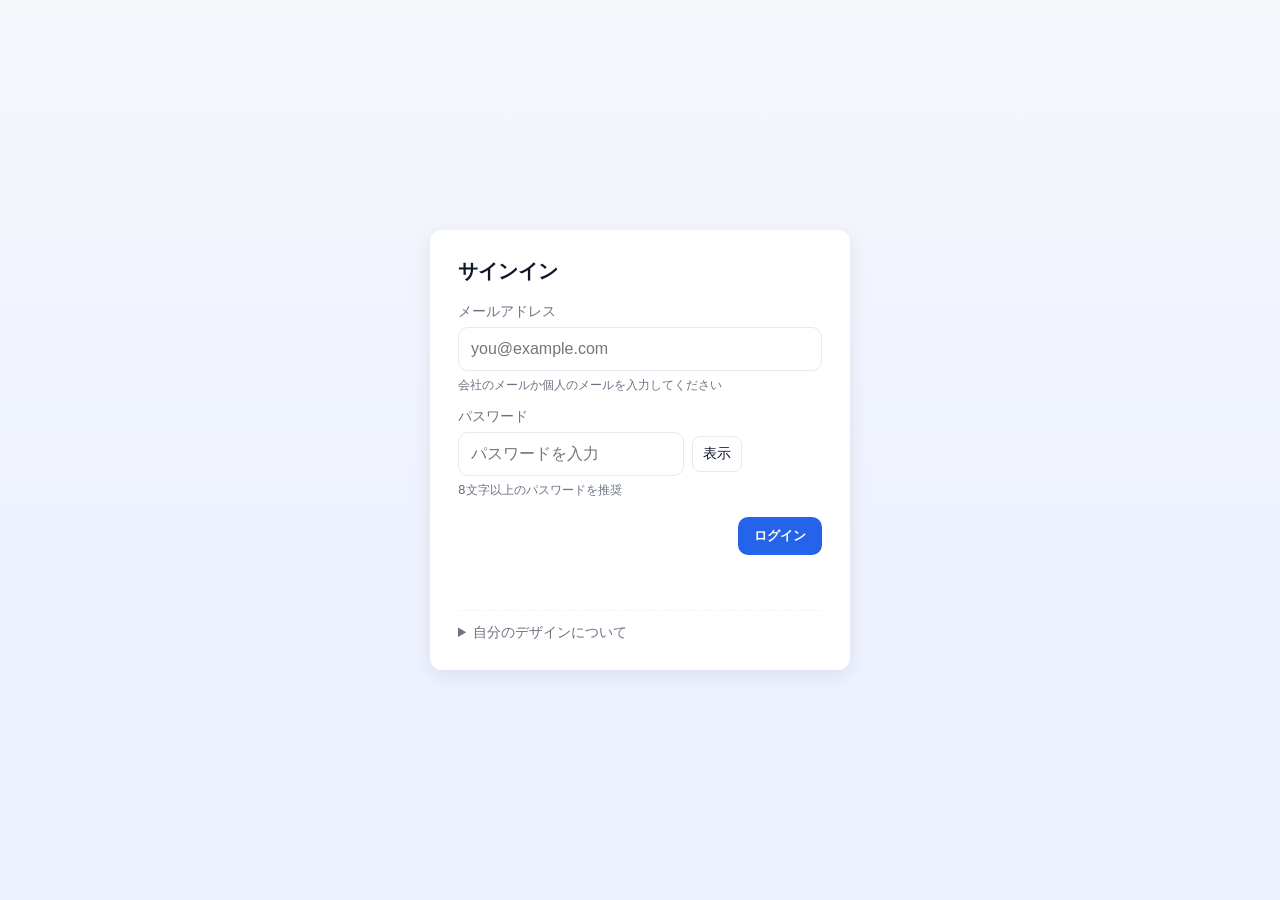
==== index.html @ 3d407915 "feat:ログイン機能の画面作成 Fixes #1" ====
<!DOCTYPE html>
<html lang="ja">
<head>
  <meta charset="utf-8" />
  <meta name="viewport" content="width=device-width,initial-scale=1" />
  <title>ログイン</title>
  <link rel="stylesheet" href="styles.css" />
</head>
<body>
  <main class="page">
    <section class="card" aria-labelledby="login-title">
      <h1 id="login-title" class="title">サインイン</h1>

      <form id="loginForm" class="form" novalidate>
        <label class="field">
          <span class="label-text">メールアドレス</span>
          <input id="email" name="email" type="email" autocomplete="email" required
                 placeholder="you@example.com" aria-describedby="emailHelp" />
          <small id="emailHelp" class="hint">会社のメールか個人のメールを入力してください</small>
        </label>

        <label class="field">
          <span class="label-text">パスワード</span>
          <div class="password-wrap">
            <input id="password" name="password" type="password" autocomplete="current-password" required
                   placeholder="パスワードを入力" aria-describedby="pwdHelp" minlength="8" />
            <button type="button" id="togglePwd" class="toggle-btn" aria-pressed="false" aria-label="パスワード表示切替">表示</button>
          </div>
          <small id="pwdHelp" class="hint">8文字以上のパスワードを推奨</small>
        </label>

        <div class="actions">
          <button class="btn primary" type="submit">ログイン</button>
        </div>

        <div id="formMessage" class="form-message" role="status" aria-live="polite"></div>
      </form>

      <details class="about" aria-label="デザインについて">
        <summary>自分のデザインについて</summary>
        <p>
          シンプルでアクセシブルな設計を意識しました。ラベルとヒントを明確にし、キーボード操作やスクリーンリーダーに対応しています。
          カード中央寄せ、可読性の高い配色、モバイルでの入力しやすさを優先しています。
        </p>
      </details>
    </section>
  </main>

  <script>
    (function () {
      const form = document.getElementById('loginForm');
      const email = document.getElementById('email');
      const password = document.getElementById('password');
      const msg = document.getElementById('formMessage');
      const toggle = document.getElementById('togglePwd');

      toggle.addEventListener('click', () => {
        const isPwd = password.type === 'password';
        password.type = isPwd ? 'text' : 'password';
        toggle.textContent = isPwd ? '非表示' : '表示';
        toggle.setAttribute('aria-pressed', String(!isPwd));
      });

      form.addEventListener('submit', (e) => {
        e.preventDefault();
        msg.textContent = '';
        if (!email.checkValidity()) {
          msg.textContent = 'メールアドレスの形式が正しくありません。';
          email.focus();
          return;
        }
        if (!password.checkValidity()) {
          msg.textContent = 'パスワードは8文字以上で入力してください。';
          password.focus();
          return;
        }
        // TODO: 実際の送信処理（Fetchなど）をここに追加
        msg.textContent = '送信処理を実行します（ダミー）';
      });
    })();
  </script>
</body>
</html>
---- styles.css ----
:root{
  --bg:#f5f7fb;
  --card:#ffffff;
  --primary:#2563eb;
  --primary-contrast:#ffffff;
  --muted:#6b7280;
  --radius:12px;
  --max-width:420px;
  font-family: Inter, ui-sans-serif, system-ui, -apple-system, "Segoe UI", Roboto, "Noto Sans JP", "Hiragino Kaku Gothic ProN", "Yu Gothic", "Meiryo", sans-serif;
  color-scheme: light;
}

*{box-sizing:border-box}
html,body{height:100%}
body{
  margin:0;
  background:linear-gradient(180deg,var(--bg),#eef2ff 60%);
  display:flex;
  align-items:center;
  justify-content:center;
  padding:24px;
  -webkit-font-smoothing:antialiased;
  -moz-osx-font-smoothing:grayscale;
}

.page{width:100%;max-width:var(--max-width)}
.card{
  background:var(--card);
  border-radius:var(--radius);
  padding:28px;
  box-shadow:0 6px 20px rgba(16,24,40,0.08);
  margin:0 auto;
}

.title{
  margin:0 0 18px 0;
  font-size:1.25rem;
  color:#0f172a;
}

.form{display:flex;flex-direction:column;gap:14px}

.field{display:flex;flex-direction:column}
.label-text{font-size:0.875rem;color:var(--muted);margin-bottom:6px}
input[type="email"],
input[type="password"],
input[type="text"]{
  padding:12px 12px;
  border-radius:10px;
  border:1px solid #e6e9ef;
  font-size:1rem;
  outline:none;
  transition:box-shadow .15s, border-color .15s;
}
input:focus{border-color:var(--primary);box-shadow:0 2px 8px rgba(37,99,235,0.12)}

.hint{font-size:0.75rem;color:var(--muted);margin-top:6px}

/* password wrapper with toggle */
.password-wrap{display:flex;gap:8px;align-items:center}
.toggle-btn{
  background:transparent;border:1px solid #e6e9ef;padding:8px 10px;border-radius:8px;font-size:0.85rem;cursor:pointer;color:#0f172a;
}
.toggle-btn:focus{outline:2px solid rgba(37,99,235,0.2)}

.actions{display:flex;justify-content:flex-end;margin-top:4px}
.btn{padding:10px 16px;border-radius:10px;border:none;cursor:pointer;font-weight:600}
.btn.primary{background:var(--primary);color:var(--primary-contrast)}

/* message */
.form-message{margin-top:8px;font-size:0.9rem;color:#b91c1c;min-height:1.2em}

/* about */
.about{margin-top:16px;font-size:0.9rem;color:var(--muted);border-top:1px dashed #eef2ff;padding-top:12px}

/* Responsive tweaks */
@media (max-width:480px){
  .card{padding:20px;border-radius:10px}
  .title{font-size:1.1rem}
  .password-wrap{flex-direction:row}
  .actions{justify-content:stretch}
  .btn.primary{width:100%}
}
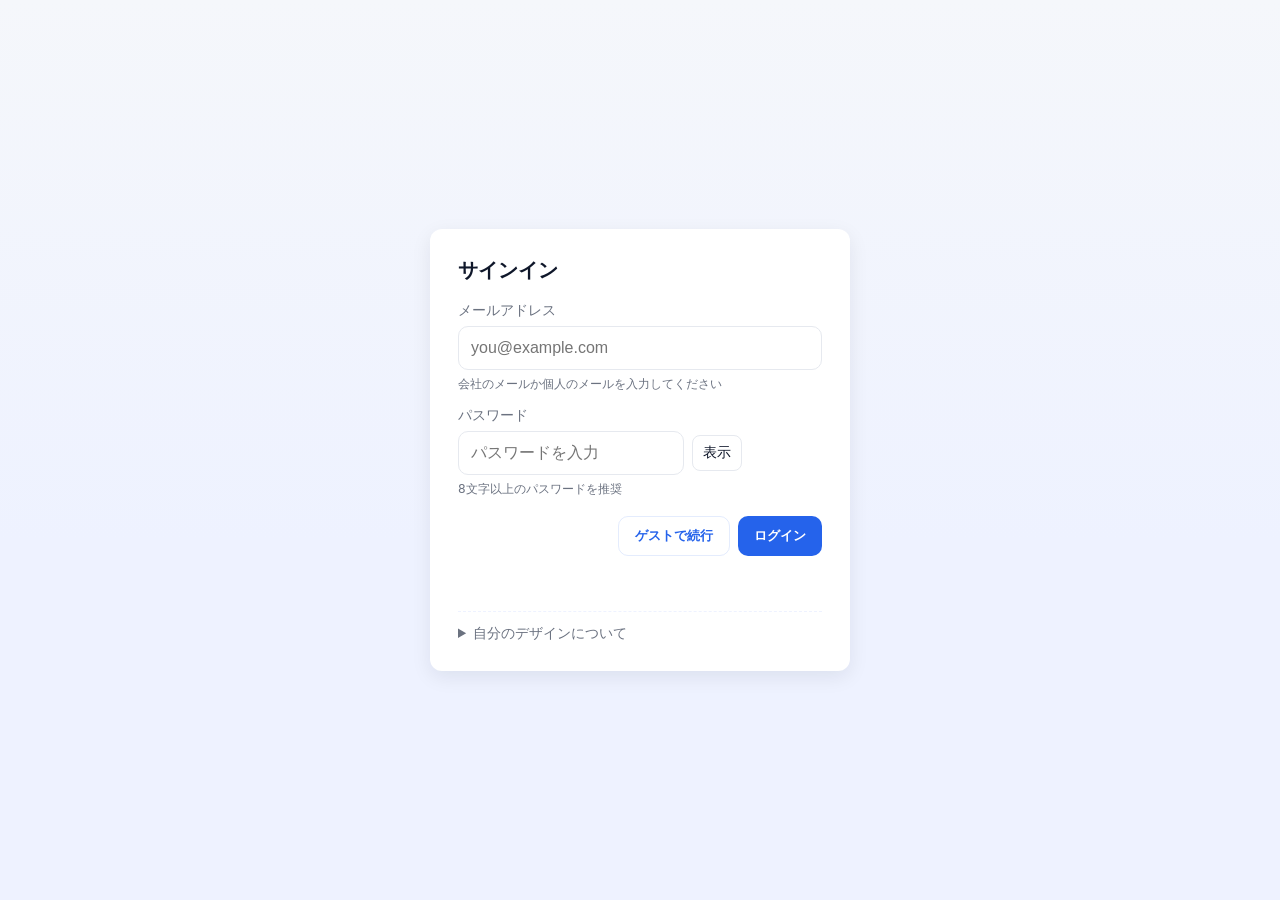
==== commit 1704efe6: "feat:ログイン機能の画面作成 Fixes #1" ====
--- a/index.html
+++ b/index.html
@@ -30,6 +30,7 @@
         </label>
 
         <div class="actions">
+          <button class="btn secondary" type="button" id="guestBtn" aria-label="ゲストで続行">ゲストで続行</button>
           <button class="btn primary" type="submit">ログイン</button>
         </div>
 
@@ -46,13 +47,15 @@
     </section>
   </main>
 
-  <script>
+      <script>
     (function () {
       const form = document.getElementById('loginForm');
       const email = document.getElementById('email');
       const password = document.getElementById('password');
       const msg = document.getElementById('formMessage');
       const toggle = document.getElementById('togglePwd');
+      const guestBtn = document.getElementById('guestBtn');
+      const GUEST_PAGE = '2-21-自己紹介ページ.html';
 
       toggle.addEventListener('click', () => {
         const isPwd = password.type === 'password';
@@ -61,9 +64,24 @@
         toggle.setAttribute('aria-pressed', String(!isPwd));
       });
 
+      // 明示的なゲストボタン
+      guestBtn.addEventListener('click', () => {
+        window.location.href = GUEST_PAGE;
+      });
+
       form.addEventListener('submit', (e) => {
         e.preventDefault();
         msg.textContent = '';
+        const emailVal = email.value.trim();
+        const pwdVal = password.value.trim();
+
+        // 両方空ならゲストモードで遷移
+        if (emailVal === '' && pwdVal === '') {
+          window.location.href = GUEST_PAGE;
+          return;
+        }
+
+        // 入力がある場合は通常のバリデーション
         if (!email.checkValidity()) {
           msg.textContent = 'メールアドレスの形式が正しくありません。';
           email.focus();
@@ -74,6 +92,7 @@
           password.focus();
           return;
         }
+
         // TODO: 実際の送信処理（Fetchなど）をここに追加
         msg.textContent = '送信処理を実行します（ダミー）';
       });
--- a/styles.css
+++ b/styles.css
@@ -66,6 +66,8 @@
 .actions{display:flex;justify-content:flex-end;margin-top:4px}
 .btn{padding:10px 16px;border-radius:10px;border:none;cursor:pointer;font-weight:600}
 .btn.primary{background:var(--primary);color:var(--primary-contrast)}
+.btn.secondary{background:transparent;color:var(--primary);border:1px solid rgba(37,99,235,0.12);margin-right:8px}
+.btn.secondary:active{transform:translateY(1px)}
 
 /* message */
 .form-message{margin-top:8px;font-size:0.9rem;color:#b91c1c;min-height:1.2em}
@@ -78,6 +80,7 @@
   .card{padding:20px;border-radius:10px}
   .title{font-size:1.1rem}
   .password-wrap{flex-direction:row}
-  .actions{justify-content:stretch}
-  .btn.primary{width:100%}
+  .actions{justify-content:space-between;gap:8px}
+  .btn.primary{flex:1}
+  .btn.secondary{flex:1}
 }
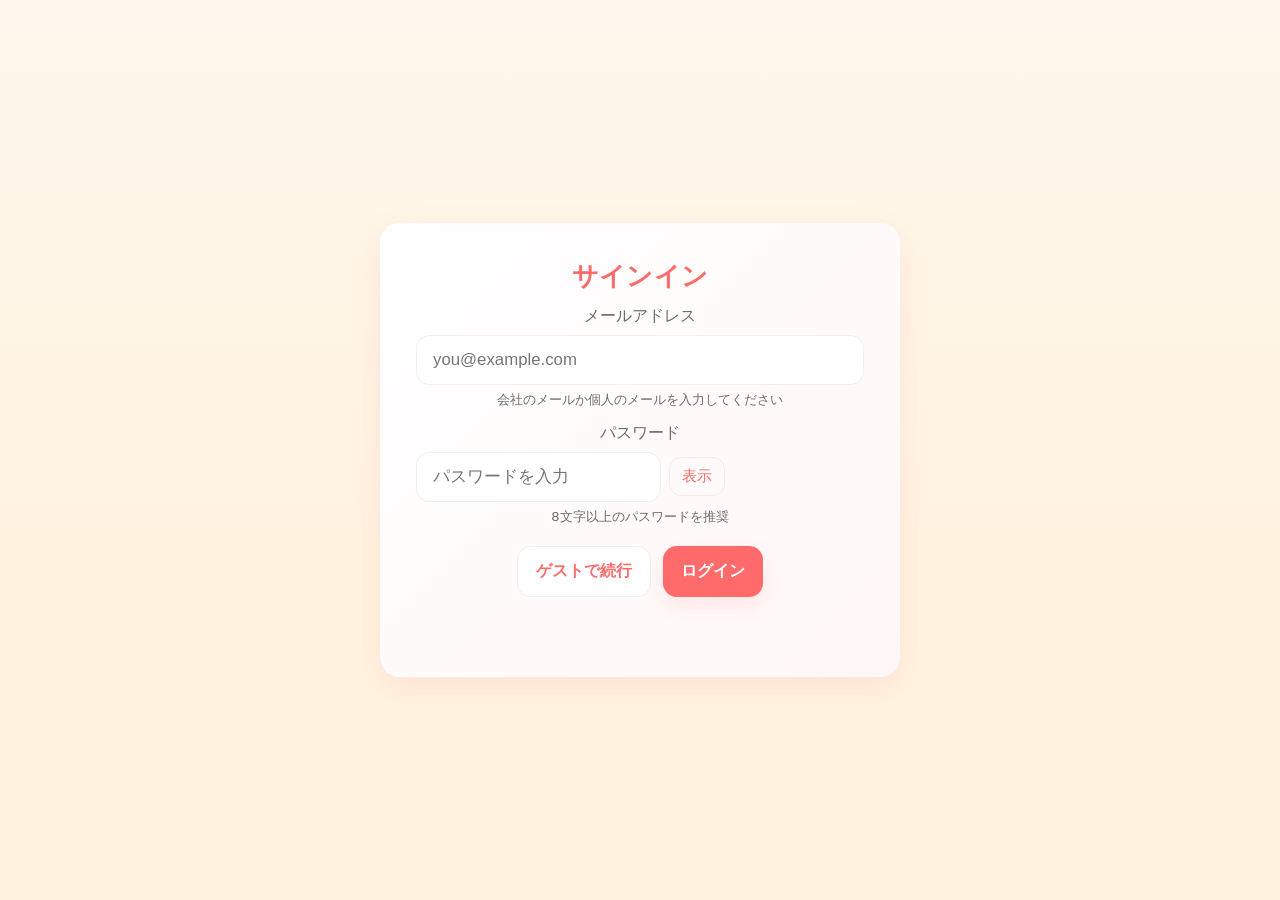
==== commit 0d276d3a: "feat:ログイン機能の画面作成 Fixes #1" ====
--- a/index.html
+++ b/index.html
@@ -37,13 +37,7 @@
         <div id="formMessage" class="form-message" role="status" aria-live="polite"></div>
       </form>
 
-      <details class="about" aria-label="デザインについて">
-        <summary>自分のデザインについて</summary>
-        <p>
-          シンプルでアクセシブルな設計を意識しました。ラベルとヒントを明確にし、キーボード操作やスクリーンリーダーに対応しています。
-          カード中央寄せ、可読性の高い配色、モバイルでの入力しやすさを優先しています。
-        </p>
-      </details>
+      <!-- デザイン説明は削除しました -->
     </section>
   </main>
 
--- a/styles.css
+++ b/styles.css
@@ -1,12 +1,12 @@
 :root{
-  --bg:#f5f7fb;
+  --bg:#fff7ed; /* ソフトなオレンジ系の背景 */
   --card:#ffffff;
-  --primary:#2563eb;
+  --primary:#ff6b6b; /* ポップなピンクレッド */
   --primary-contrast:#ffffff;
-  --muted:#6b7280;
-  --radius:12px;
-  --max-width:420px;
-  font-family: Inter, ui-sans-serif, system-ui, -apple-system, "Segoe UI", Roboto, "Noto Sans JP", "Hiragino Kaku Gothic ProN", "Yu Gothic", "Meiryo", sans-serif;
+  --muted:#6b6b6b;
+  --radius:20px; /* より丸みを強調 */
+  --max-width:520px; /* 幅を少し広げ大きめのレイアウト */
+  font-family: 'Poppins', 'Noto Sans JP', 'Hiragino Kaku Gothic ProN', 'Yu Gothic', 'Meiryo', system-ui, -apple-system, sans-serif;
   color-scheme: light;
 }
 
@@ -14,73 +14,80 @@
 html,body{height:100%}
 body{
   margin:0;
-  background:linear-gradient(180deg,var(--bg),#eef2ff 60%);
+  background:linear-gradient(180deg,var(--bg),#fff3e0 60%);
   display:flex;
   align-items:center;
   justify-content:center;
-  padding:24px;
+  padding:32px;
   -webkit-font-smoothing:antialiased;
   -moz-osx-font-smoothing:grayscale;
 }
 
 .page{width:100%;max-width:var(--max-width)}
 .card{
-  background:var(--card);
+  background:linear-gradient(135deg,#ffffff,#fff7f7);
   border-radius:var(--radius);
-  padding:28px;
-  box-shadow:0 6px 20px rgba(16,24,40,0.08);
+  padding:36px;
+  box-shadow:0 10px 30px rgba(255,107,107,0.12);
   margin:0 auto;
+  text-align:center;
 }
 
 .title{
-  margin:0 0 18px 0;
-  font-size:1.25rem;
-  color:#0f172a;
+  margin:0 0 12px 0;
+  font-size:1.6rem; /* 大きめの見出し */
+  color:var(--primary);
+  font-weight:700;
+  letter-spacing:0.4px;
 }
 
-.form{display:flex;flex-direction:column;gap:14px}
+.subtitle{font-size:0.95rem;color:var(--muted);margin-bottom:18px}
 
-.field{display:flex;flex-direction:column}
-.label-text{font-size:0.875rem;color:var(--muted);margin-bottom:6px}
+.form{display:flex;flex-direction:column;gap:14px;align-items:stretch}
+
+.field{display:flex;flex-direction:column;align-items:stretch}
+.label-text{font-size:1rem;color:var(--muted);margin-bottom:8px}
 input[type="email"],
 input[type="password"],
 input[type="text"]{
-  padding:12px 12px;
-  border-radius:10px;
-  border:1px solid #e6e9ef;
-  font-size:1rem;
+  padding:14px 16px;
+  border-radius:14px; /* 丸み大きめ */
+  border:1px solid rgba(0,0,0,0.06);
+  font-size:1.05rem;
   outline:none;
-  transition:box-shadow .15s, border-color .15s;
+  transition:box-shadow .18s, border-color .18s, transform .06s;
 }
-input:focus{border-color:var(--primary);box-shadow:0 2px 8px rgba(37,99,235,0.12)}
+input:focus{border-color:var(--primary);box-shadow:0 6px 20px rgba(255,107,107,0.12);transform:translateY(-1px)}
 
-.hint{font-size:0.75rem;color:var(--muted);margin-top:6px}
+.hint{font-size:0.82rem;color:var(--muted);margin-top:6px}
 
 /* password wrapper with toggle */
 .password-wrap{display:flex;gap:8px;align-items:center}
 .toggle-btn{
-  background:transparent;border:1px solid #e6e9ef;padding:8px 10px;border-radius:8px;font-size:0.85rem;cursor:pointer;color:#0f172a;
+  background:transparent;border:1px solid rgba(0,0,0,0.06);padding:8px 12px;border-radius:12px;font-size:0.95rem;cursor:pointer;color:var(--primary);
 }
-.toggle-btn:focus{outline:2px solid rgba(37,99,235,0.2)}
+.toggle-btn:focus{outline:2px solid rgba(255,107,107,0.18)}
 
-.actions{display:flex;justify-content:flex-end;margin-top:4px}
-.btn{padding:10px 16px;border-radius:10px;border:none;cursor:pointer;font-weight:600}
-.btn.primary{background:var(--primary);color:var(--primary-contrast)}
-.btn.secondary{background:transparent;color:var(--primary);border:1px solid rgba(37,99,235,0.12);margin-right:8px}
-.btn.secondary:active{transform:translateY(1px)}
+.actions{display:flex;justify-content:center;gap:12px;margin-top:6px}
+.btn{padding:14px 18px;border-radius:14px;border:none;cursor:pointer;font-weight:700;font-size:1rem}
+.btn.primary{background:var(--primary);color:var(--primary-contrast);box-shadow:0 8px 20px rgba(255,107,107,0.14)}
+.btn.secondary{background:#fff;border:1px solid rgba(0,0,0,0.06);color:var(--primary);margin-right:0}
+.btn:active{transform:translateY(1px)}
 
 /* message */
-.form-message{margin-top:8px;font-size:0.9rem;color:#b91c1c;min-height:1.2em}
+.form-message{margin-top:12px;font-size:0.95rem;color:#b91c1c;min-height:1.2em}
 
 /* about */
-.about{margin-top:16px;font-size:0.9rem;color:var(--muted);border-top:1px dashed #eef2ff;padding-top:12px}
+.about{display:none} /* about section removed from HTML */
 
 /* Responsive tweaks */
-@media (max-width:480px){
-  .card{padding:20px;border-radius:10px}
-  .title{font-size:1.1rem}
-  .password-wrap{flex-direction:row}
-  .actions{justify-content:space-between;gap:8px}
-  .btn.primary{flex:1}
-  .btn.secondary{flex:1}
+@media (max-width:640px){
+  :root{--max-width:92%}
+  .card{padding:22px;border-radius:16px}
+  .title{font-size:1.4rem}
+  input[type="email"],input[type="password"]{font-size:1rem;padding:12px 14px}
+  .btn{font-size:0.95rem;padding:12px 14px}
+  .actions{flex-direction:column;gap:10px}
+  .btn.primary{width:100%}
+  .btn.secondary{width:100%}
 }
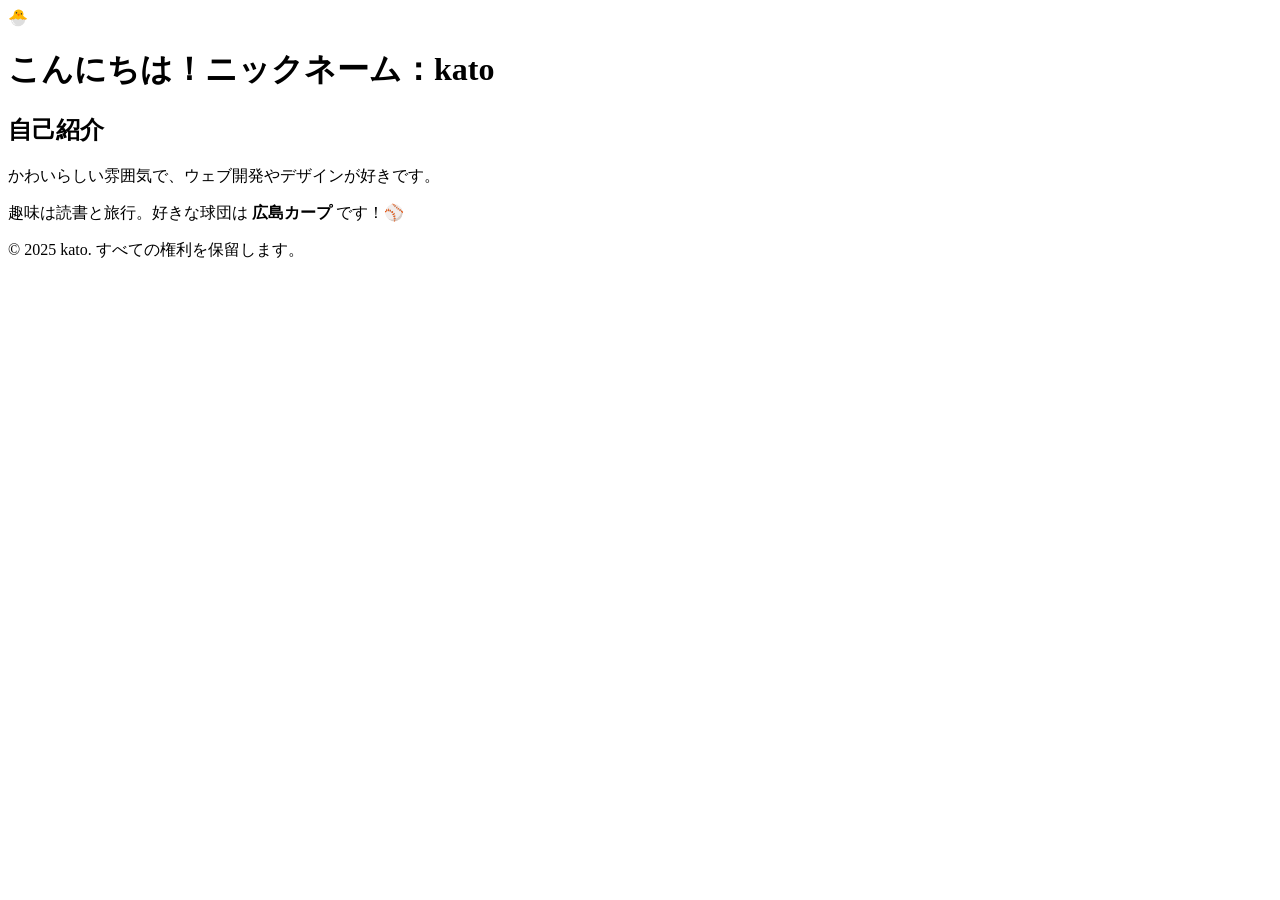
==== commit 37a7f9cc: "feat:21-自己紹介ページ Fixes #2" ====
--- a/index.html
+++ b/index.html
@@ -1,96 +1,37 @@
 <!DOCTYPE html>
 <html lang="ja">
 <head>
-  <meta charset="utf-8" />
-  <meta name="viewport" content="width=device-width,initial-scale=1" />
-  <title>ログイン</title>
-  <link rel="stylesheet" href="styles.css" />
+    <meta charset="UTF-8">
+    <meta name="viewport" content="width=device-width, initial-scale=1.0">
+    <title>自己紹介 - kato</title>
+    <link href="https://fonts.googleapis.com/css2?family=Nunito:wght@300;600&display=swap" rel="stylesheet">
+    <link rel="stylesheet" href="css/styles.css">
 </head>
 <body>
-  <main class="page">
-    <section class="card" aria-labelledby="login-title">
-      <h1 id="login-title" class="title">サインイン</h1>
+    <header class="site-header">
+        <div class="header-inner">
+            <div class="logo">🐣</div>
+            <h1 class="site-title">こんにちは！ニックネーム：kato</h1>
+        </div>
+    </header>
 
-      <form id="loginForm" class="form" novalidate>
-        <label class="field">
-          <span class="label-text">メールアドレス</span>
-          <input id="email" name="email" type="email" autocomplete="email" required
-                 placeholder="you@example.com" aria-describedby="emailHelp" />
-          <small id="emailHelp" class="hint">会社のメールか個人のメールを入力してください</small>
-        </label>
+    <main>
+        <section id="profile" class="intro">
+            <h2>自己紹介</h2>
+            <p>かわいらしい雰囲気で、ウェブ開発やデザインが好きです。</p>
+            <p>趣味は読書と旅行。好きな球団は <strong class="team">広島カープ</strong> です！⚾️</p>
+        </section>
 
-        <label class="field">
-          <span class="label-text">パスワード</span>
-          <div class="password-wrap">
-            <input id="password" name="password" type="password" autocomplete="current-password" required
-                   placeholder="パスワードを入力" aria-describedby="pwdHelp" minlength="8" />
-            <button type="button" id="togglePwd" class="toggle-btn" aria-pressed="false" aria-label="パスワード表示切替">表示</button>
-          </div>
-          <small id="pwdHelp" class="hint">8文字以上のパスワードを推奨</small>
-        </label>
+        <section id="profile-card">
+            <!-- プロフィールカードコンポーネントを読み込みます -->
+            <div id="card-container"></div>
+        </section>
+    </main>
 
-        <div class="actions">
-          <button class="btn secondary" type="button" id="guestBtn" aria-label="ゲストで続行">ゲストで続行</button>
-          <button class="btn primary" type="submit">ログイン</button>
-        </div>
+    <footer class="site-footer">
+        <p>&copy; 2025 kato. すべての権利を保留します。</p>
+    </footer>
 
-        <div id="formMessage" class="form-message" role="status" aria-live="polite"></div>
-      </form>
-
-      <!-- デザイン説明は削除しました -->
-    </section>
-  </main>
-
-      <script>
-    (function () {
-      const form = document.getElementById('loginForm');
-      const email = document.getElementById('email');
-      const password = document.getElementById('password');
-      const msg = document.getElementById('formMessage');
-      const toggle = document.getElementById('togglePwd');
-      const guestBtn = document.getElementById('guestBtn');
-      const GUEST_PAGE = '2-21-自己紹介ページ.html';
-
-      toggle.addEventListener('click', () => {
-        const isPwd = password.type === 'password';
-        password.type = isPwd ? 'text' : 'password';
-        toggle.textContent = isPwd ? '非表示' : '表示';
-        toggle.setAttribute('aria-pressed', String(!isPwd));
-      });
-
-      // 明示的なゲストボタン
-      guestBtn.addEventListener('click', () => {
-        window.location.href = GUEST_PAGE;
-      });
-
-      form.addEventListener('submit', (e) => {
-        e.preventDefault();
-        msg.textContent = '';
-        const emailVal = email.value.trim();
-        const pwdVal = password.value.trim();
-
-        // 両方空ならゲストモードで遷移
-        if (emailVal === '' && pwdVal === '') {
-          window.location.href = GUEST_PAGE;
-          return;
-        }
-
-        // 入力がある場合は通常のバリデーション
-        if (!email.checkValidity()) {
-          msg.textContent = 'メールアドレスの形式が正しくありません。';
-          email.focus();
-          return;
-        }
-        if (!password.checkValidity()) {
-          msg.textContent = 'パスワードは8文字以上で入力してください。';
-          password.focus();
-          return;
-        }
-
-        // TODO: 実際の送信処理（Fetchなど）をここに追加
-        msg.textContent = '送信処理を実行します（ダミー）';
-      });
-    })();
-  </script>
+    <script src="js/main.js"></script>
 </body>
 </html>
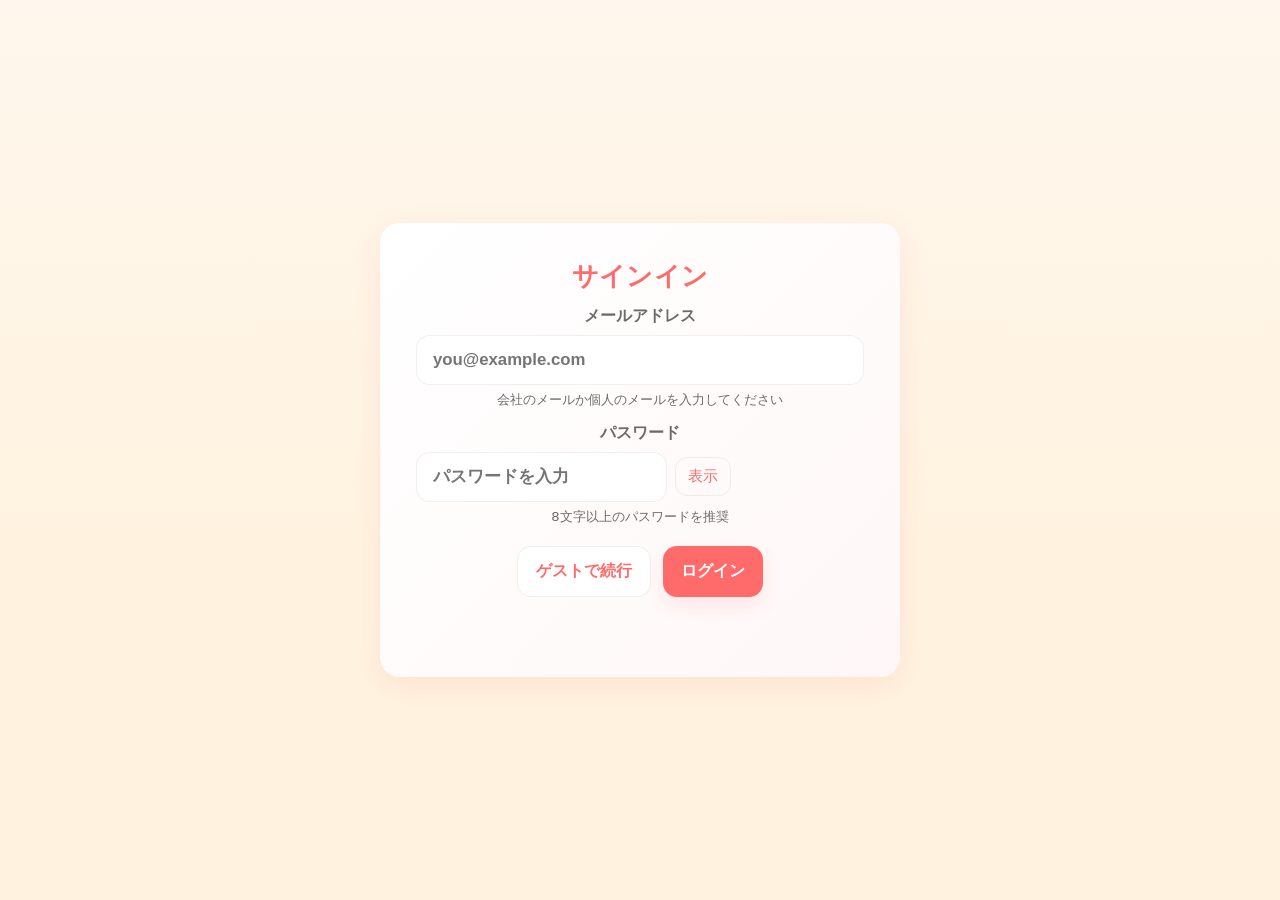
==== commit 6640814a: "Merge pull request #4 from makihara0/1-ログイン機能の画面作成 1 ログイン機能の画面作成" ====
--- a/index.html
+++ b/index.html
@@ -1,37 +1,96 @@
 <!DOCTYPE html>
 <html lang="ja">
 <head>
-    <meta charset="UTF-8">
-    <meta name="viewport" content="width=device-width, initial-scale=1.0">
-    <title>自己紹介 - kato</title>
-    <link href="https://fonts.googleapis.com/css2?family=Nunito:wght@300;600&display=swap" rel="stylesheet">
-    <link rel="stylesheet" href="css/styles.css">
+  <meta charset="utf-8" />
+  <meta name="viewport" content="width=device-width,initial-scale=1" />
+  <title>ログイン</title>
+  <link rel="stylesheet" href="styles.css" />
 </head>
 <body>
-    <header class="site-header">
-        <div class="header-inner">
-            <div class="logo">🐣</div>
-            <h1 class="site-title">こんにちは！ニックネーム：kato</h1>
+  <main class="page">
+    <section class="card" aria-labelledby="login-title">
+      <h1 id="login-title" class="title">サインイン</h1>
+
+      <form id="loginForm" class="form" novalidate>
+        <label class="field">
+          <span class="label-text">メールアドレス</span>
+          <input id="email" name="email" type="email" autocomplete="email" required
+                 placeholder="you@example.com" aria-describedby="emailHelp" />
+          <small id="emailHelp" class="hint">会社のメールか個人のメールを入力してください</small>
+        </label>
+
+        <label class="field">
+          <span class="label-text">パスワード</span>
+          <div class="password-wrap">
+            <input id="password" name="password" type="password" autocomplete="current-password" required
+                   placeholder="パスワードを入力" aria-describedby="pwdHelp" minlength="8" />
+            <button type="button" id="togglePwd" class="toggle-btn" aria-pressed="false" aria-label="パスワード表示切替">表示</button>
+          </div>
+          <small id="pwdHelp" class="hint">8文字以上のパスワードを推奨</small>
+        </label>
+
+        <div class="actions">
+          <button class="btn secondary" type="button" id="guestBtn" aria-label="ゲストで続行">ゲストで続行</button>
+          <button class="btn primary" type="submit">ログイン</button>
         </div>
-    </header>
 
-    <main>
-        <section id="profile" class="intro">
-            <h2>自己紹介</h2>
-            <p>かわいらしい雰囲気で、ウェブ開発やデザインが好きです。</p>
-            <p>趣味は読書と旅行。好きな球団は <strong class="team">広島カープ</strong> です！⚾️</p>
-        </section>
+        <div id="formMessage" class="form-message" role="status" aria-live="polite"></div>
+      </form>
 
-        <section id="profile-card">
-            <!-- プロフィールカードコンポーネントを読み込みます -->
-            <div id="card-container"></div>
-        </section>
-    </main>
+      <!-- デザイン説明は削除しました -->
+    </section>
+  </main>
 
-    <footer class="site-footer">
-        <p>&copy; 2025 kato. すべての権利を保留します。</p>
-    </footer>
+      <script>
+    (function () {
+      const form = document.getElementById('loginForm');
+      const email = document.getElementById('email');
+      const password = document.getElementById('password');
+      const msg = document.getElementById('formMessage');
+      const toggle = document.getElementById('togglePwd');
+      const guestBtn = document.getElementById('guestBtn');
+      const GUEST_PAGE = '2-21-自己紹介ページ.html';
 
-    <script src="js/main.js"></script>
+      toggle.addEventListener('click', () => {
+        const isPwd = password.type === 'password';
+        password.type = isPwd ? 'text' : 'password';
+        toggle.textContent = isPwd ? '非表示' : '表示';
+        toggle.setAttribute('aria-pressed', String(!isPwd));
+      });
+
+      // 明示的なゲストボタン
+      guestBtn.addEventListener('click', () => {
+        window.location.href = GUEST_PAGE;
+      });
+
+      form.addEventListener('submit', (e) => {
+        e.preventDefault();
+        msg.textContent = '';
+        const emailVal = email.value.trim();
+        const pwdVal = password.value.trim();
+
+        // 両方空ならゲストモードで遷移
+        if (emailVal === '' && pwdVal === '') {
+          window.location.href = GUEST_PAGE;
+          return;
+        }
+
+        // 入力がある場合は通常のバリデーション
+        if (!email.checkValidity()) {
+          msg.textContent = 'メールアドレスの形式が正しくありません。';
+          email.focus();
+          return;
+        }
+        if (!password.checkValidity()) {
+          msg.textContent = 'パスワードは8文字以上で入力してください。';
+          password.focus();
+          return;
+        }
+
+        // TODO: 実際の送信処理（Fetchなど）をここに追加
+        msg.textContent = '送信処理を実行します（ダミー）';
+      });
+    })();
+  </script>
 </body>
 </html>
--- a/styles.css
+++ b/styles.css
@@ -0,0 +1,94 @@
+:root{
+  --bg:#fff7ed; /* ソフトなオレンジ系の背景 */
+  --card:#ffffff;
+  --primary:#ff6b6b; /* ポップなピンクレッド */
+  --primary-contrast:#ffffff;
+  --muted:#6b6b6b;
+  --radius:20px; /* より丸みを強調 */
+  --max-width:520px; /* 幅を少し広げ大きめのレイアウト */
+  font-family: 'Poppins', 'Noto Sans JP', 'Hiragino Kaku Gothic ProN', 'Yu Gothic', 'Meiryo', system-ui, -apple-system, sans-serif;
+  color-scheme: light;
+}
+
+*{box-sizing:border-box}
+html,body{height:100%}
+body{
+  margin:0;
+  background:linear-gradient(180deg,var(--bg),#fff3e0 60%);
+  display:flex;
+  align-items:center;
+  justify-content:center;
+  padding:32px;
+  -webkit-font-smoothing:antialiased;
+  -moz-osx-font-smoothing:grayscale;
+}
+
+.page{width:100%;max-width:var(--max-width)}
+.card{
+  background:linear-gradient(135deg,#ffffff,#fff7f7);
+  border-radius:var(--radius);
+  padding:36px;
+  box-shadow:0 10px 30px rgba(255,107,107,0.12);
+  margin:0 auto;
+  text-align:center;
+}
+
+.title{
+  margin:0 0 12px 0;
+  font-size:1.6rem; /* 大きめの見出し */
+  color:var(--primary);
+  font-weight:800; /* より太く */
+  letter-spacing:0.4px;
+}
+
+.subtitle{font-size:0.95rem;color:var(--muted);margin-bottom:18px}
+
+.form{display:flex;flex-direction:column;gap:14px;align-items:stretch}
+
+.field{display:flex;flex-direction:column;align-items:stretch}
+.label-text{font-size:1rem;color:var(--muted);margin-bottom:8px;font-weight:700}
+input[type="email"],
+input[type="password"],
+input[type="text"]{
+  padding:14px 16px;
+  border-radius:14px; /* 丸み大きめ */
+  border:1px solid rgba(0,0,0,0.06);
+  font-size:1.05rem;
+  outline:none;
+  transition:box-shadow .18s, border-color .18s, transform .06s;
+  font-weight:700; /* 入力テキストを太字に */
+}
+input:focus{border-color:var(--primary);box-shadow:0 6px 20px rgba(255,107,107,0.12);transform:translateY(-1px)}
+
+.hint{font-size:0.82rem;color:var(--muted);margin-top:6px}
+
+/* password wrapper with toggle */
+.password-wrap{display:flex;gap:8px;align-items:center}
+.toggle-btn{
+  background:transparent;border:1px solid rgba(0,0,0,0.06);padding:8px 12px;border-radius:12px;font-size:0.95rem;cursor:pointer;color:var(--primary);
+}
+.toggle-btn:focus{outline:2px solid rgba(255,107,107,0.18)}
+
+.actions{display:flex;justify-content:center;gap:12px;margin-top:6px}
+.btn{padding:14px 18px;border-radius:14px;border:none;cursor:pointer;font-weight:900;font-size:1rem}
+.btn.primary{background:var(--primary);color:var(--primary-contrast);box-shadow:0 8px 20px rgba(255,107,107,0.14)}
+.btn.secondary{background:#fff;border:1px solid rgba(0,0,0,0.06);color:var(--primary);margin-right:0}
+.btn:active{transform:translateY(1px)}
+
+/* message */
+.form-message{margin-top:12px;font-size:0.95rem;color:#b91c1c;min-height:1.2em}
+
+/* about */
+.about{display:none} /* about section removed from HTML */
+
+/* Responsive tweaks */
+@media (max-width:640px){
+  :root{--max-width:92%}
+  .card{padding:22px;border-radius:16px}
+  .title{font-size:1.4rem}
+  input[type="email"],input[type="password"]{font-size:1rem;padding:12px 14px}
+  .btn{font-size:0.95rem;padding:12px 14px}
+  .actions{flex-direction:column;gap:10px}
+  .btn.primary{width:100%}
+  .btn.secondary{width:100%}
+}
